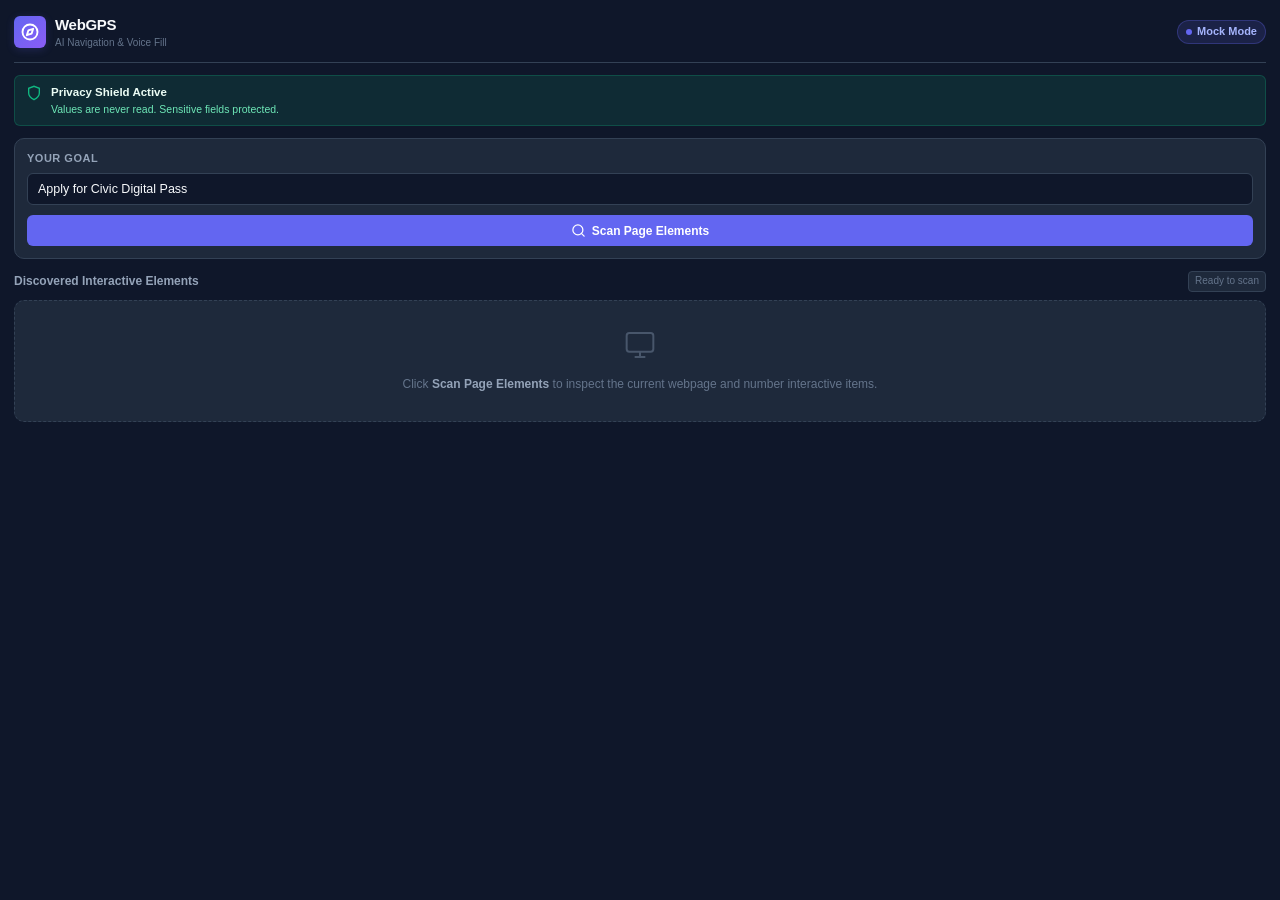
==== extension/sidepanel.html @ 1f163637 "Step 2: Manifest V3 extension skeleton, side panel, content scanner, and test portal" ====
<!DOCTYPE html>
<html lang="en">
<head>
  <meta charset="UTF-8">
  <meta name="viewport" content="width=device-width, initial-scale=1.0">
  <title>WebGPS Assistant</title>
  <link rel="stylesheet" href="sidepanel.css">
</head>
<body>
  <!-- Header with Brand & Mode Status -->
  <header class="app-header">
    <div class="brand">
      <div class="brand-icon">
        <svg width="18" height="18" viewBox="0 0 24 24" fill="none" stroke="currentColor" stroke-width="2.5" stroke-linecap="round" stroke-linejoin="round">
          <circle cx="12" cy="12" r="10"></circle>
          <polygon points="16.24 7.76 14.12 14.12 7.76 16.24 9.88 9.88 16.24 7.76"></polygon>
        </svg>
      </div>
      <div class="brand-text">
        <span class="brand-title">WebGPS</span>
        <span class="brand-subtitle">AI Navigation & Voice Fill</span>
      </div>
    </div>
    <div class="mode-pill" id="modePill" title="Operating in offline Mock Mode">
      <span class="mode-dot"></span>
      <span class="mode-text">Mock Mode</span>
    </div>
  </header>

  <!-- Safety & Security Banner -->
  <section class="safety-banner safe" id="safetyBanner">
    <div class="safety-icon" id="safetyIcon">
      <svg width="16" height="16" viewBox="0 0 24 24" fill="none" stroke="currentColor" stroke-width="2">
        <path d="M12 22s8-4 8-10V5l-8-3-8 3v7c0 6 8 10 8 10z"></path>
      </svg>
    </div>
    <div class="safety-content">
      <div class="safety-title" id="safetyTitle">Privacy Shield Active</div>
      <div class="safety-desc" id="safetyDesc">Values are never read. Sensitive fields protected.</div>
    </div>
  </section>

  <!-- Goal Input Section -->
  <section class="card goal-card">
    <label for="goalInput" class="section-label">Your Goal</label>
    <div class="goal-input-wrapper">
      <input
        type="text"
        id="goalInput"
        class="goal-input"
        placeholder="e.g., Apply for Civic Digital Pass"
        value="Apply for Civic Digital Pass"
      />
    </div>
    <div class="action-buttons">
      <button class="btn btn-primary" id="scanBtn">
        <svg width="15" height="15" viewBox="0 0 24 24" fill="none" stroke="currentColor" stroke-width="2" stroke-linecap="round" stroke-linejoin="round">
          <circle cx="11" cy="11" r="8"></circle>
          <line x1="21" y1="21" x2="16.65" y2="16.65"></line>
        </svg>
        <span>Scan Page Elements</span>
      </button>
    </div>
  </section>

  <!-- Stats Counter Bar -->
  <section class="stats-bar" id="statsBar" style="display: none;">
    <div class="stat-item">
      <span class="stat-num" id="totalCount">0</span>
      <span class="stat-lbl">Elements</span>
    </div>
    <div class="stat-item">
      <span class="stat-num" id="inViewCount">0</span>
      <span class="stat-lbl">In Viewport</span>
    </div>
    <div class="stat-item">
      <span class="stat-num text-warning" id="sensitiveCount">0</span>
      <span class="stat-lbl">Sensitive</span>
    </div>
  </section>

  <!-- Elements List Section -->
  <section class="elements-section">
    <div class="section-header">
      <h3 class="section-title">Discovered Interactive Elements</h3>
      <span class="element-filter-badge" id="pageTitleBadge">Ready to scan</span>
    </div>

    <!-- Empty State -->
    <div class="empty-state" id="emptyState">
      <div class="empty-icon">
        <svg width="32" height="32" viewBox="0 0 24 24" fill="none" stroke="currentColor" stroke-width="1.5">
          <rect x="2" y="3" width="20" height="14" rx="2" ry="2"></rect>
          <line x1="8" y1="21" x2="16" y2="21"></line>
          <line x1="12" y1="17" x2="12" y2="21"></line>
        </svg>
      </div>
      <p class="empty-text">Click <strong>Scan Page Elements</strong> to inspect the current webpage and number interactive items.</p>
    </div>

    <!-- Dynamic List Container -->
    <div class="elements-list" id="elementsList" style="display: none;"></div>
  </section>

  <script src="sidepanel.js"></script>
</body>
</html>
---- extension/sidepanel.css ----
/* WebGPS Side Panel Styles - Built with TasteSkill & Impeccable standards */

:root {
  --bg-primary: #0f172a;
  --bg-secondary: #1e293b;
  --bg-card: #1e293b;
  --bg-input: #0f172a;
  --border-subtle: #334155;
  --border-focus: #6366f1;
  --text-primary: #f8fafc;
  --text-secondary: #94a3b8;
  --text-muted: #64748b;
  --accent-primary: #6366f1;
  --accent-hover: #4f46e5;
  --accent-glow: rgba(99, 102, 241, 0.2);
  --success: #10b981;
  --success-bg: rgba(16, 185, 129, 0.12);
  --warning: #f59e0b;
  --warning-bg: rgba(245, 158, 11, 0.12);
  --danger: #ef4444;
  --danger-bg: rgba(239, 68, 68, 0.12);
  --radius-sm: 6px;
  --radius-md: 10px;
  --radius-lg: 14px;
}

* {
  box-sizing: border-box;
  margin: 0;
  padding: 0;
}

body {
  font-family: -apple-system, BlinkMacSystemFont, "Segoe UI", Roboto, "Inter", sans-serif;
  background-color: var(--bg-primary);
  color: var(--text-primary);
  line-height: 1.45;
  font-size: 13px;
  padding: 14px;
  min-height: 100vh;
  -webkit-font-smoothing: antialiased;
}

/* App Header */
.app-header {
  display: flex;
  align-items: center;
  justify-content: space-between;
  padding-bottom: 12px;
  border-bottom: 1px solid var(--border-subtle);
  margin-bottom: 12px;
}

.brand {
  display: flex;
  align-items: center;
  gap: 9px;
}

.brand-icon {
  width: 32px;
  height: 32px;
  background: linear-gradient(135deg, #6366f1 0%, #8b5cf6 100%);
  border-radius: var(--radius-sm);
  display: flex;
  align-items: center;
  justify-content: center;
  color: #fff;
  box-shadow: 0 2px 8px var(--accent-glow);
}

.brand-title {
  font-size: 15px;
  font-weight: 700;
  color: var(--text-primary);
  letter-spacing: -0.3px;
}

.brand-subtitle {
  display: block;
  font-size: 10px;
  color: var(--text-muted);
  font-weight: 500;
}

.mode-pill {
  display: inline-flex;
  align-items: center;
  gap: 5px;
  background-color: rgba(99, 102, 241, 0.15);
  border: 1px solid rgba(99, 102, 241, 0.3);
  padding: 3px 8px;
  border-radius: 20px;
  font-size: 11px;
  color: #a5b4fc;
  font-weight: 600;
}

.mode-dot {
  width: 6px;
  height: 6px;
  border-radius: 50%;
  background-color: #6366f1;
  animation: pulse-dot 2s infinite ease-in-out;
}

@keyframes pulse-dot {
  0%, 100% { opacity: 0.5; transform: scale(0.9); }
  50% { opacity: 1; transform: scale(1.2); }
}

/* Safety Banner */
.safety-banner {
  display: flex;
  align-items: flex-start;
  gap: 9px;
  padding: 8px 11px;
  border-radius: var(--radius-sm);
  margin-bottom: 12px;
  font-size: 11.5px;
}

.safety-banner.safe {
  background: var(--success-bg);
  border: 1px solid rgba(16, 185, 129, 0.25);
  color: #a7f3d0;
}

.safety-icon {
  margin-top: 1px;
  color: var(--success);
  flex-shrink: 0;
}

.safety-title {
  font-weight: 600;
  color: #ecfdf5;
}

.safety-desc {
  color: #6ee7b7;
  font-size: 10.5px;
  margin-top: 1px;
}

/* Cards & Inputs */
.card {
  background-color: var(--bg-card);
  border: 1px solid var(--border-subtle);
  border-radius: var(--radius-md);
  padding: 12px;
  margin-bottom: 12px;
}

.section-label {
  display: block;
  font-size: 11px;
  font-weight: 600;
  text-transform: uppercase;
  letter-spacing: 0.5px;
  color: var(--text-secondary);
  margin-bottom: 6px;
}

.goal-input-wrapper {
  margin-bottom: 10px;
}

.goal-input {
  width: 100%;
  background-color: var(--bg-input);
  border: 1px solid var(--border-subtle);
  border-radius: var(--radius-sm);
  padding: 8px 10px;
  color: var(--text-primary);
  font-size: 12.5px;
  outline: none;
  transition: border-color 0.15s, box-shadow 0.15s;
}

.goal-input:focus {
  border-color: var(--border-focus);
  box-shadow: 0 0 0 2px var(--accent-glow);
}

.btn {
  display: inline-flex;
  align-items: center;
  justify-content: center;
  gap: 6px;
  border: none;
  cursor: pointer;
  font-size: 12px;
  font-weight: 600;
  padding: 8px 12px;
  border-radius: var(--radius-sm);
  transition: background-color 0.15s, transform 0.05s;
  width: 100%;
}

.btn-primary {
  background-color: var(--accent-primary);
  color: #ffffff;
}

.btn-primary:hover {
  background-color: var(--accent-hover);
}

.btn-primary:active {
  transform: translateY(1px);
}

/* Stats Bar */
.stats-bar {
  display: grid;
  grid-template-columns: repeat(3, 1fr);
  gap: 8px;
  margin-bottom: 12px;
}

.stat-item {
  background: var(--bg-card);
  border: 1px solid var(--border-subtle);
  border-radius: var(--radius-sm);
  padding: 6px 8px;
  text-align: center;
}

.stat-num {
  display: block;
  font-size: 15px;
  font-weight: 700;
  color: var(--text-primary);
}

.stat-lbl {
  display: block;
  font-size: 10px;
  color: var(--text-muted);
  text-transform: uppercase;
  margin-top: 2px;
}

.text-warning {
  color: var(--warning);
}

/* Elements Section */
.elements-section {
  display: flex;
  flex-direction: column;
}

.section-header {
  display: flex;
  align-items: center;
  justify-content: space-between;
  margin-bottom: 8px;
}

.section-title {
  font-size: 12px;
  font-weight: 600;
  color: var(--text-secondary);
}

.element-filter-badge {
  font-size: 10px;
  color: var(--text-muted);
  background: var(--bg-card);
  padding: 2px 6px;
  border-radius: 4px;
  border: 1px solid var(--border-subtle);
  max-width: 140px;
  white-space: nowrap;
  overflow: hidden;
  text-overflow: ellipsis;
}

/* Empty State */
.empty-state {
  text-align: center;
  padding: 28px 16px;
  background: var(--bg-card);
  border: 1px dashed var(--border-subtle);
  border-radius: var(--radius-md);
  color: var(--text-muted);
}

.empty-icon {
  color: var(--text-muted);
  margin-bottom: 8px;
  opacity: 0.6;
}

.empty-text {
  font-size: 12px;
  line-height: 1.5;
}

.empty-text strong {
  color: var(--text-secondary);
}

/* Elements List & Cards */
.elements-list {
  display: flex;
  flex-direction: column;
  gap: 6px;
  max-height: calc(100vh - 275px);
  overflow-y: auto;
  padding-right: 2px;
}

.elements-list::-webkit-scrollbar {
  width: 5px;
}

.elements-list::-webkit-scrollbar-thumb {
  background: var(--border-subtle);
  border-radius: 3px;
}

.element-card {
  display: flex;
  align-items: flex-start;
  gap: 8px;
  background: var(--bg-card);
  border: 1px solid var(--border-subtle);
  border-radius: var(--radius-sm);
  padding: 8px 10px;
  transition: border-color 0.15s, background-color 0.15s;
}

.element-card:hover {
  border-color: #475569;
  background: #243248;
}

.element-card.is-sensitive {
  border-left: 3px solid var(--warning);
}

.element-badge {
  display: flex;
  align-items: center;
  justify-content: center;
  min-width: 24px;
  height: 24px;
  border-radius: 5px;
  background: #334155;
  color: #f1f5f9;
  font-size: 11px;
  font-weight: 700;
  flex-shrink: 0;
}

.element-card.is-sensitive .element-badge {
  background: #78350f;
  color: #fde68a;
}

.element-details {
  flex: 1;
  min-width: 0;
}

.element-meta {
  display: flex;
  align-items: center;
  gap: 5px;
  margin-bottom: 3px;
  flex-wrap: wrap;
}

.tag-pill {
  font-size: 9.5px;
  font-weight: 700;
  text-transform: uppercase;
  background: #1e293b;
  border: 1px solid #475569;
  color: #cbd5e1;
  padding: 1px 5px;
  border-radius: 3px;
}

.group-pill {
  font-size: 9.5px;
  color: var(--text-muted);
  max-width: 110px;
  white-space: nowrap;
  overflow: hidden;
  text-overflow: ellipsis;
}

.viewport-pill {
  font-size: 9px;
  padding: 1px 4px;
  border-radius: 3px;
  font-weight: 600;
  margin-left: auto;
}

.viewport-pill.in-view {
  background: rgba(16, 185, 129, 0.15);
  color: #6ee7b7;
}

.viewport-pill.off-view {
  background: rgba(148, 163, 184, 0.1);
  color: #94a3b8;
}

.element-label {
  font-size: 12px;
  color: var(--text-primary);
  font-weight: 500;
  white-space: nowrap;
  overflow: hidden;
  text-overflow: ellipsis;
}

.sensitive-indicator {
  display: inline-flex;
  align-items: center;
  gap: 3px;
  font-size: 10px;
  color: var(--warning);
  font-weight: 600;
  margin-top: 3px;
}
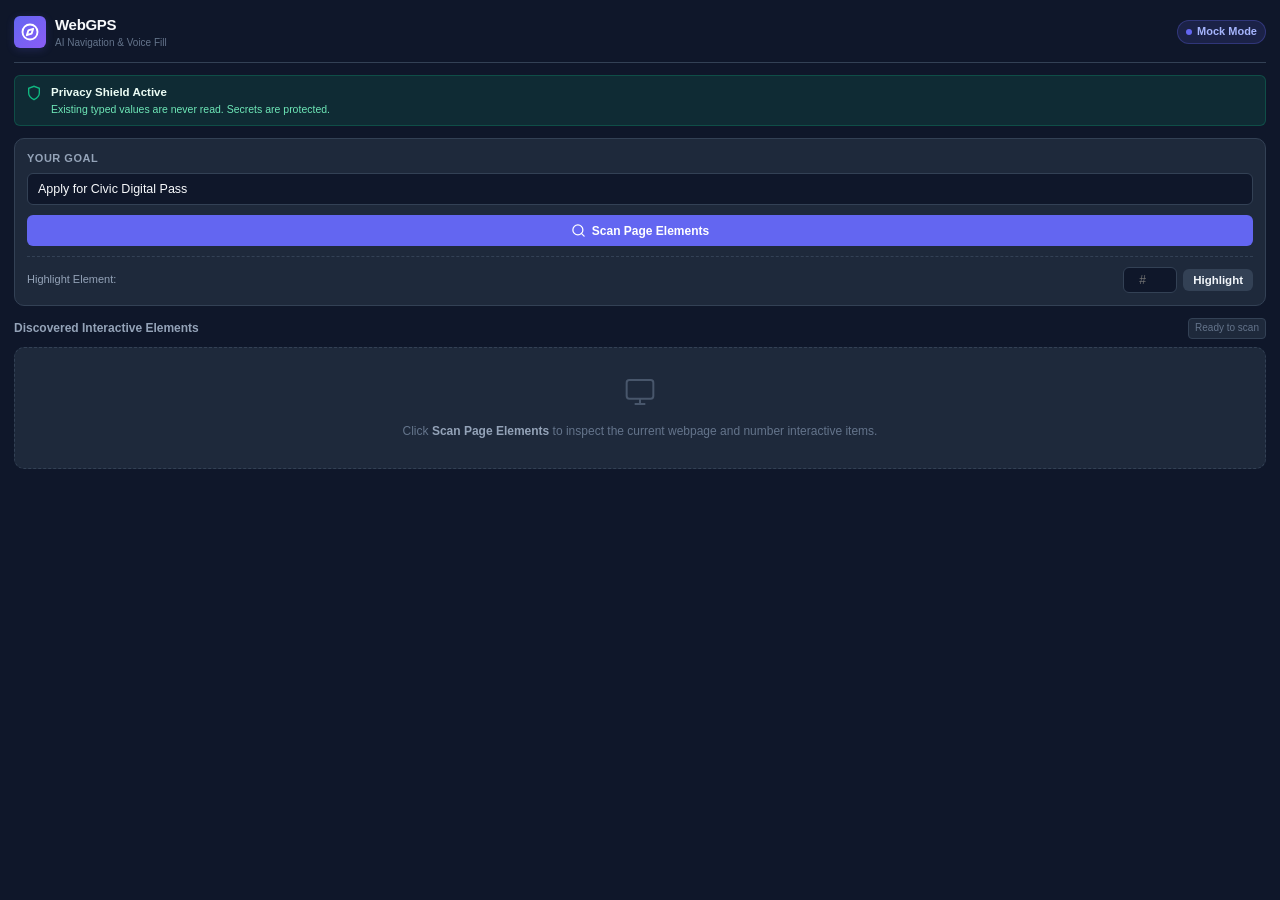
==== commit a5462c94: "Step 3: DOM highlighter overlay, sensitive field flagging, and interactive form portal" ====
--- a/extension/sidepanel.html
+++ b/extension/sidepanel.html
@@ -36,7 +36,30 @@
     </div>
     <div class="safety-content">
       <div class="safety-title" id="safetyTitle">Privacy Shield Active</div>
-      <div class="safety-desc" id="safetyDesc">Values are never read. Sensitive fields protected.</div>
+      <div class="safety-desc" id="safetyDesc">Existing typed values are never read. Secrets are protected.</div>
+    </div>
+  </section>
+
+  <!-- Active Guidance / Step Callout Card -->
+  <section class="active-guidance-card" id="activeGuidanceCard" style="display: none;">
+    <div class="guidance-header">
+      <span class="guidance-badge" id="guidanceBadge">Element #0</span>
+      <button class="btn-icon" id="clearHighlightBtn" title="Clear highlight on page">
+        <svg width="14" height="14" viewBox="0 0 24 24" fill="none" stroke="currentColor" stroke-width="2.5">
+          <line x1="18" y1="6" x2="6" y2="18"></line>
+          <line x1="6" y1="6" x2="18" y2="18"></line>
+        </svg>
+      </button>
+    </div>
+    <div class="guidance-body">
+      <p class="guidance-text" id="guidanceText">Click on this element to advance towards your goal.</p>
+      <div class="guidance-warning" id="guidanceWarning" style="display: none;">
+        <svg width="14" height="14" viewBox="0 0 24 24" fill="none" stroke="currentColor" stroke-width="2">
+          <rect x="3" y="11" width="18" height="11" rx="2" ry="2"></rect>
+          <path d="M7 11V7a5 5 0 0 1 10 0v4"></path>
+        </svg>
+        <span><strong>Sensitive field:</strong> Type this one yourself. WebGPS never reads or auto-fills confidential data.</span>
+      </div>
     </div>
   </section>
 
@@ -60,6 +83,15 @@
         </svg>
         <span>Scan Page Elements</span>
       </button>
+    </div>
+
+    <!-- Quick Highlighter Controller (Step 3) -->
+    <div class="highlighter-quickbar">
+      <span class="quickbar-label">Highlight Element:</span>
+      <div class="quickbar-controls">
+        <input type="number" id="manualHighlightInput" class="num-input" min="1" max="100" placeholder="#" />
+        <button class="btn btn-secondary" id="manualHighlightBtn">Highlight</button>
+      </div>
     </div>
   </section>
 
--- a/extension/sidepanel.css
+++ b/extension/sidepanel.css
@@ -143,6 +143,90 @@
   margin-top: 1px;
 }
 
+/* Active Guidance Callout Card */
+.active-guidance-card {
+  background: linear-gradient(135deg, rgba(99, 102, 241, 0.12) 0%, rgba(30, 41, 59, 0.8) 100%);
+  border: 1px solid #6366f1;
+  border-radius: var(--radius-md);
+  padding: 12px;
+  margin-bottom: 12px;
+  box-shadow: 0 4px 14px var(--accent-glow);
+  animation: slide-in 0.2s ease-out;
+}
+
+.active-guidance-card.is-sensitive-active {
+  background: linear-gradient(135deg, rgba(245, 158, 11, 0.15) 0%, rgba(30, 41, 59, 0.8) 100%);
+  border-color: #f59e0b;
+}
+
+@keyframes slide-in {
+  from { opacity: 0; transform: translateY(-4px); }
+  to { opacity: 1; transform: translateY(0); }
+}
+
+.guidance-header {
+  display: flex;
+  align-items: center;
+  justify-content: space-between;
+  margin-bottom: 6px;
+}
+
+.guidance-badge {
+  font-size: 11px;
+  font-weight: 700;
+  background: #6366f1;
+  color: #ffffff;
+  padding: 2px 8px;
+  border-radius: 4px;
+}
+
+.active-guidance-card.is-sensitive-active .guidance-badge {
+  background: #b45309;
+}
+
+.btn-icon {
+  background: transparent;
+  border: none;
+  color: var(--text-muted);
+  cursor: pointer;
+  padding: 2px;
+  border-radius: 4px;
+  display: flex;
+  align-items: center;
+  justify-content: center;
+  transition: color 0.15s, background-color 0.15s;
+}
+
+.btn-icon:hover {
+  color: var(--text-primary);
+  background-color: rgba(255, 255, 255, 0.1);
+}
+
+.guidance-text {
+  font-size: 12.5px;
+  color: var(--text-primary);
+  font-weight: 500;
+}
+
+.guidance-warning {
+  display: flex;
+  align-items: flex-start;
+  gap: 7px;
+  margin-top: 8px;
+  padding: 6px 8px;
+  background: var(--warning-bg);
+  border: 1px solid rgba(245, 158, 11, 0.3);
+  border-radius: var(--radius-sm);
+  color: #fde68a;
+  font-size: 11px;
+}
+
+.guidance-warning svg {
+  color: var(--warning);
+  flex-shrink: 0;
+  margin-top: 1px;
+}
+
 /* Cards & Inputs */
 .card {
   background-color: var(--bg-card);
@@ -183,6 +267,44 @@
   box-shadow: 0 0 0 2px var(--accent-glow);
 }
 
+/* Highlighter Quickbar */
+.highlighter-quickbar {
+  display: flex;
+  align-items: center;
+  justify-content: space-between;
+  margin-top: 10px;
+  padding-top: 10px;
+  border-top: 1px dashed var(--border-subtle);
+}
+
+.quickbar-label {
+  font-size: 11px;
+  color: var(--text-secondary);
+  font-weight: 500;
+}
+
+.quickbar-controls {
+  display: flex;
+  align-items: center;
+  gap: 6px;
+}
+
+.num-input {
+  width: 54px;
+  background-color: var(--bg-input);
+  border: 1px solid var(--border-subtle);
+  border-radius: var(--radius-sm);
+  padding: 5px 6px;
+  color: var(--text-primary);
+  font-size: 12px;
+  text-align: center;
+  outline: none;
+}
+
+.num-input:focus {
+  border-color: var(--border-focus);
+}
+
 .btn {
   display: inline-flex;
   align-items: center;
@@ -195,20 +317,27 @@
   padding: 8px 12px;
   border-radius: var(--radius-sm);
   transition: background-color 0.15s, transform 0.05s;
-  width: 100%;
 }
 
 .btn-primary {
   background-color: var(--accent-primary);
   color: #ffffff;
+  width: 100%;
 }
 
 .btn-primary:hover {
   background-color: var(--accent-hover);
 }
 
-.btn-primary:active {
-  transform: translateY(1px);
+.btn-secondary {
+  background-color: #334155;
+  color: #f1f5f9;
+  padding: 5px 10px;
+  font-size: 11.5px;
+}
+
+.btn-secondary:hover {
+  background-color: #475569;
 }
 
 /* Stats Bar */
@@ -308,7 +437,7 @@
   display: flex;
   flex-direction: column;
   gap: 6px;
-  max-height: calc(100vh - 275px);
+  max-height: calc(100vh - 310px);
   overflow-y: auto;
   padding-right: 2px;
 }
@@ -330,16 +459,30 @@
   border: 1px solid var(--border-subtle);
   border-radius: var(--radius-sm);
   padding: 8px 10px;
-  transition: border-color 0.15s, background-color 0.15s;
+  cursor: pointer;
+  transition: all 0.15s ease;
 }
 
 .element-card:hover {
-  border-color: #475569;
+  border-color: #6366f1;
   background: #243248;
+  transform: translateY(-1px);
+}
+
+.element-card.is-active {
+  border-color: #6366f1;
+  background: rgba(99, 102, 241, 0.15);
+  box-shadow: 0 0 0 1px #6366f1;
 }
 
 .element-card.is-sensitive {
   border-left: 3px solid var(--warning);
+}
+
+.element-card.is-sensitive.is-active {
+  border-color: var(--warning);
+  background: rgba(245, 158, 11, 0.15);
+  box-shadow: 0 0 0 1px var(--warning);
 }
 
 .element-badge {
@@ -354,11 +497,23 @@
   font-size: 11px;
   font-weight: 700;
   flex-shrink: 0;
+  transition: background-color 0.15s;
+}
+
+.element-card:hover .element-badge,
+.element-card.is-active .element-badge {
+  background: #6366f1;
+  color: #ffffff;
 }
 
 .element-card.is-sensitive .element-badge {
   background: #78350f;
   color: #fde68a;
+}
+
+.element-card.is-sensitive.is-active .element-badge {
+  background: #b45309;
+  color: #ffffff;
 }
 
 .element-details {
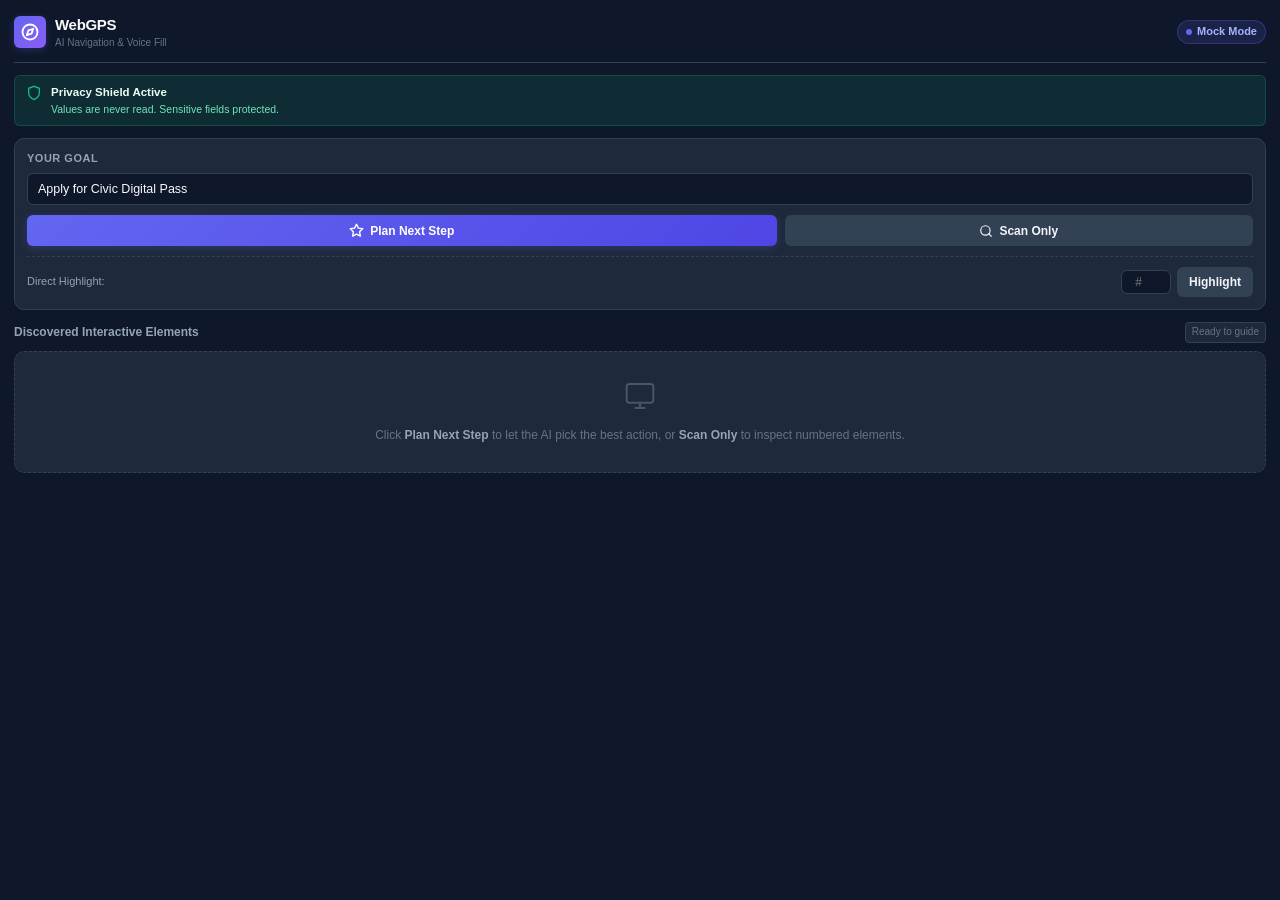
==== commit 954df7a0: "Step 4: Flask /plan endpoint with validation, retry logic, and extension auto-highlighting" ====
--- a/extension/sidepanel.html
+++ b/extension/sidepanel.html
@@ -36,11 +36,11 @@
     </div>
     <div class="safety-content">
       <div class="safety-title" id="safetyTitle">Privacy Shield Active</div>
-      <div class="safety-desc" id="safetyDesc">Existing typed values are never read. Secrets are protected.</div>
+      <div class="safety-desc" id="safetyDesc">Values are never read. Sensitive fields protected.</div>
     </div>
   </section>
 
-  <!-- Active Guidance / Step Callout Card -->
+  <!-- Active AI Guidance & Step Callout Card (Step 4) -->
   <section class="active-guidance-card" id="activeGuidanceCard" style="display: none;">
     <div class="guidance-header">
       <span class="guidance-badge" id="guidanceBadge">Element #0</span>
@@ -52,7 +52,25 @@
       </button>
     </div>
     <div class="guidance-body">
+      <div class="reason-label">AI Navigation Reason:</div>
       <p class="guidance-text" id="guidanceText">Click on this element to advance towards your goal.</p>
+
+      <!-- Final Submit Callout (Strict User-Control Contract) -->
+      <div class="final-step-alert" id="finalStepAlert" style="display: none;">
+        <div class="alert-icon">
+          <svg width="16" height="16" viewBox="0 0 24 24" fill="none" stroke="currentColor" stroke-width="2.5">
+            <path d="M10.29 3.86L1.82 18a2 2 0 0 0 1.71 3h16.94a2 2 0 0 0 1.71-3L13.71 3.86a2 2 0 0 0-3.42 0z"></path>
+            <line x1="12" y1="9" x2="12" y2="13"></line>
+            <line x1="12" y1="17" x2="12.01" y2="17"></line>
+          </svg>
+        </div>
+        <div class="alert-body">
+          <div class="alert-title">Final Action: You press this.</div>
+          <div class="alert-text">WebGPS highlights the submit button, but never auto-clicks. You stay in control.</div>
+        </div>
+      </div>
+
+      <!-- Sensitive Field Shield Callout -->
       <div class="guidance-warning" id="guidanceWarning" style="display: none;">
         <svg width="14" height="14" viewBox="0 0 24 24" fill="none" stroke="currentColor" stroke-width="2">
           <rect x="3" y="11" width="18" height="11" rx="2" ry="2"></rect>
@@ -60,10 +78,16 @@
         </svg>
         <span><strong>Sensitive field:</strong> Type this one yourself. WebGPS never reads or auto-fills confidential data.</span>
       </div>
+
+      <!-- Candidates list if unsure -->
+      <div class="candidates-container" id="candidatesContainer" style="display: none;">
+        <span class="candidates-label">Multiple possible paths. Pick one:</span>
+        <div class="candidates-chips" id="candidatesList"></div>
+      </div>
     </div>
   </section>
 
-  <!-- Goal Input Section -->
+  <!-- Goal & Action Section -->
   <section class="card goal-card">
     <label for="goalInput" class="section-label">Your Goal</label>
     <div class="goal-input-wrapper">
@@ -75,19 +99,28 @@
         value="Apply for Civic Digital Pass"
       />
     </div>
-    <div class="action-buttons">
-      <button class="btn btn-primary" id="scanBtn">
-        <svg width="15" height="15" viewBox="0 0 24 24" fill="none" stroke="currentColor" stroke-width="2" stroke-linecap="round" stroke-linejoin="round">
+
+    <!-- Dual Actions: Plan (AI) & Scan (Inspection) -->
+    <div class="action-buttons-grid">
+      <button class="btn btn-primary btn-plan" id="planBtn">
+        <svg width="15" height="15" viewBox="0 0 24 24" fill="none" stroke="currentColor" stroke-width="2.2" stroke-linecap="round" stroke-linejoin="round">
+          <polygon points="12 2 15.09 8.26 22 9.27 17 14.14 18.18 21.02 12 17.77 5.82 21.02 7 14.14 2 9.27 8.91 8.26 12 2"></polygon>
+        </svg>
+        <span>Plan Next Step</span>
+      </button>
+
+      <button class="btn btn-secondary btn-scan" id="scanBtn" title="Inspect all interactive page elements">
+        <svg width="14" height="14" viewBox="0 0 24 24" fill="none" stroke="currentColor" stroke-width="2" stroke-linecap="round" stroke-linejoin="round">
           <circle cx="11" cy="11" r="8"></circle>
           <line x1="21" y1="21" x2="16.65" y2="16.65"></line>
         </svg>
-        <span>Scan Page Elements</span>
+        <span>Scan Only</span>
       </button>
     </div>
 
-    <!-- Quick Highlighter Controller (Step 3) -->
+    <!-- Quick Highlighter Controller (Manual testing) -->
     <div class="highlighter-quickbar">
-      <span class="quickbar-label">Highlight Element:</span>
+      <span class="quickbar-label">Direct Highlight:</span>
       <div class="quickbar-controls">
         <input type="number" id="manualHighlightInput" class="num-input" min="1" max="100" placeholder="#" />
         <button class="btn btn-secondary" id="manualHighlightBtn">Highlight</button>
@@ -115,7 +148,7 @@
   <section class="elements-section">
     <div class="section-header">
       <h3 class="section-title">Discovered Interactive Elements</h3>
-      <span class="element-filter-badge" id="pageTitleBadge">Ready to scan</span>
+      <span class="element-filter-badge" id="pageTitleBadge">Ready to guide</span>
     </div>
 
     <!-- Empty State -->
@@ -127,7 +160,7 @@
           <line x1="12" y1="17" x2="12" y2="21"></line>
         </svg>
       </div>
-      <p class="empty-text">Click <strong>Scan Page Elements</strong> to inspect the current webpage and number interactive items.</p>
+      <p class="empty-text">Click <strong>Plan Next Step</strong> to let the AI pick the best action, or <strong>Scan Only</strong> to inspect numbered elements.</p>
     </div>
 
     <!-- Dynamic List Container -->
--- a/extension/sidepanel.css
+++ b/extension/sidepanel.css
@@ -12,13 +12,13 @@
   --text-muted: #64748b;
   --accent-primary: #6366f1;
   --accent-hover: #4f46e5;
-  --accent-glow: rgba(99, 102, 241, 0.2);
+  --accent-glow: rgba(99, 102, 241, 0.25);
   --success: #10b981;
   --success-bg: rgba(16, 185, 129, 0.12);
   --warning: #f59e0b;
   --warning-bg: rgba(245, 158, 11, 0.12);
   --danger: #ef4444;
-  --danger-bg: rgba(239, 68, 68, 0.12);
+  --danger-bg: rgba(239, 68, 68, 0.15);
   --radius-sm: 6px;
   --radius-md: 10px;
   --radius-lg: 14px;
@@ -143,19 +143,19 @@
   margin-top: 1px;
 }
 
-/* Active Guidance Callout Card */
+/* Active Guidance Callout Card (Step 4) */
 .active-guidance-card {
-  background: linear-gradient(135deg, rgba(99, 102, 241, 0.12) 0%, rgba(30, 41, 59, 0.8) 100%);
+  background: linear-gradient(135deg, rgba(99, 102, 241, 0.18) 0%, rgba(30, 41, 59, 0.9) 100%);
   border: 1px solid #6366f1;
   border-radius: var(--radius-md);
-  padding: 12px;
+  padding: 13px;
   margin-bottom: 12px;
-  box-shadow: 0 4px 14px var(--accent-glow);
+  box-shadow: 0 4px 16px var(--accent-glow);
   animation: slide-in 0.2s ease-out;
 }
 
 .active-guidance-card.is-sensitive-active {
-  background: linear-gradient(135deg, rgba(245, 158, 11, 0.15) 0%, rgba(30, 41, 59, 0.8) 100%);
+  background: linear-gradient(135deg, rgba(245, 158, 11, 0.18) 0%, rgba(30, 41, 59, 0.9) 100%);
   border-color: #f59e0b;
 }
 
@@ -168,7 +168,7 @@
   display: flex;
   align-items: center;
   justify-content: space-between;
-  margin-bottom: 6px;
+  margin-bottom: 8px;
 }
 
 .guidance-badge {
@@ -202,12 +202,54 @@
   background-color: rgba(255, 255, 255, 0.1);
 }
 
+.reason-label {
+  font-size: 10px;
+  text-transform: uppercase;
+  letter-spacing: 0.5px;
+  color: #a5b4fc;
+  font-weight: 700;
+  margin-bottom: 3px;
+}
+
 .guidance-text {
   font-size: 12.5px;
   color: var(--text-primary);
   font-weight: 500;
-}
-
+  line-height: 1.4;
+}
+
+/* Final Step Alert (Human in the Loop) */
+.final-step-alert {
+  display: flex;
+  align-items: flex-start;
+  gap: 8px;
+  margin-top: 10px;
+  padding: 8px 10px;
+  background: rgba(239, 68, 68, 0.15);
+  border: 1px solid rgba(239, 68, 68, 0.35);
+  border-radius: var(--radius-sm);
+  color: #fca5a5;
+}
+
+.final-step-alert .alert-icon {
+  color: var(--danger);
+  margin-top: 1px;
+  flex-shrink: 0;
+}
+
+.final-step-alert .alert-title {
+  font-size: 11.5px;
+  font-weight: 700;
+  color: #fecaca;
+}
+
+.final-step-alert .alert-text {
+  font-size: 10.5px;
+  color: #f87171;
+  margin-top: 1px;
+}
+
+/* Sensitive Warning */
 .guidance-warning {
   display: flex;
   align-items: flex-start;
@@ -225,6 +267,44 @@
   color: var(--warning);
   flex-shrink: 0;
   margin-top: 1px;
+}
+
+/* Candidate Chips */
+.candidates-container {
+  margin-top: 8px;
+  padding-top: 8px;
+  border-top: 1px dashed var(--border-subtle);
+}
+
+.candidates-label {
+  font-size: 10.5px;
+  color: var(--text-muted);
+  display: block;
+  margin-bottom: 4px;
+}
+
+.candidates-chips {
+  display: flex;
+  gap: 6px;
+  flex-wrap: wrap;
+}
+
+.candidate-chip {
+  background: #334155;
+  border: 1px solid #475569;
+  color: #cbd5e1;
+  padding: 3px 8px;
+  border-radius: 4px;
+  font-size: 11px;
+  font-weight: 600;
+  cursor: pointer;
+  transition: all 0.15s;
+}
+
+.candidate-chip:hover {
+  background: #6366f1;
+  color: #fff;
+  border-color: #6366f1;
 }
 
 /* Cards & Inputs */
@@ -267,42 +347,11 @@
   box-shadow: 0 0 0 2px var(--accent-glow);
 }
 
-/* Highlighter Quickbar */
-.highlighter-quickbar {
-  display: flex;
-  align-items: center;
-  justify-content: space-between;
-  margin-top: 10px;
-  padding-top: 10px;
-  border-top: 1px dashed var(--border-subtle);
-}
-
-.quickbar-label {
-  font-size: 11px;
-  color: var(--text-secondary);
-  font-weight: 500;
-}
-
-.quickbar-controls {
-  display: flex;
-  align-items: center;
-  gap: 6px;
-}
-
-.num-input {
-  width: 54px;
-  background-color: var(--bg-input);
-  border: 1px solid var(--border-subtle);
-  border-radius: var(--radius-sm);
-  padding: 5px 6px;
-  color: var(--text-primary);
-  font-size: 12px;
-  text-align: center;
-  outline: none;
-}
-
-.num-input:focus {
-  border-color: var(--border-focus);
+/* Action Buttons Grid */
+.action-buttons-grid {
+  display: grid;
+  grid-template-columns: 1.6fr 1fr;
+  gap: 8px;
 }
 
 .btn {
@@ -316,28 +365,65 @@
   font-weight: 600;
   padding: 8px 12px;
   border-radius: var(--radius-sm);
-  transition: background-color 0.15s, transform 0.05s;
+  transition: all 0.15s ease;
 }
 
 .btn-primary {
-  background-color: var(--accent-primary);
+  background: linear-gradient(135deg, #6366f1 0%, #4f46e5 100%);
   color: #ffffff;
-  width: 100%;
+  box-shadow: 0 2px 8px var(--accent-glow);
 }
 
 .btn-primary:hover {
-  background-color: var(--accent-hover);
+  background: linear-gradient(135deg, #4f46e5 0%, #4338ca 100%);
+  box-shadow: 0 4px 12px var(--accent-glow);
 }
 
 .btn-secondary {
   background-color: #334155;
   color: #f1f5f9;
-  padding: 5px 10px;
-  font-size: 11.5px;
 }
 
 .btn-secondary:hover {
   background-color: #475569;
+}
+
+/* Highlighter Quickbar */
+.highlighter-quickbar {
+  display: flex;
+  align-items: center;
+  justify-content: space-between;
+  margin-top: 10px;
+  padding-top: 10px;
+  border-top: 1px dashed var(--border-subtle);
+}
+
+.quickbar-label {
+  font-size: 11px;
+  color: var(--text-secondary);
+  font-weight: 500;
+}
+
+.quickbar-controls {
+  display: flex;
+  align-items: center;
+  gap: 6px;
+}
+
+.num-input {
+  width: 50px;
+  background-color: var(--bg-input);
+  border: 1px solid var(--border-subtle);
+  border-radius: var(--radius-sm);
+  padding: 4px 6px;
+  color: var(--text-primary);
+  font-size: 12px;
+  text-align: center;
+  outline: none;
+}
+
+.num-input:focus {
+  border-color: var(--border-focus);
 }
 
 /* Stats Bar */
@@ -437,7 +523,7 @@
   display: flex;
   flex-direction: column;
   gap: 6px;
-  max-height: calc(100vh - 310px);
+  max-height: calc(100vh - 340px);
   overflow-y: auto;
   padding-right: 2px;
 }
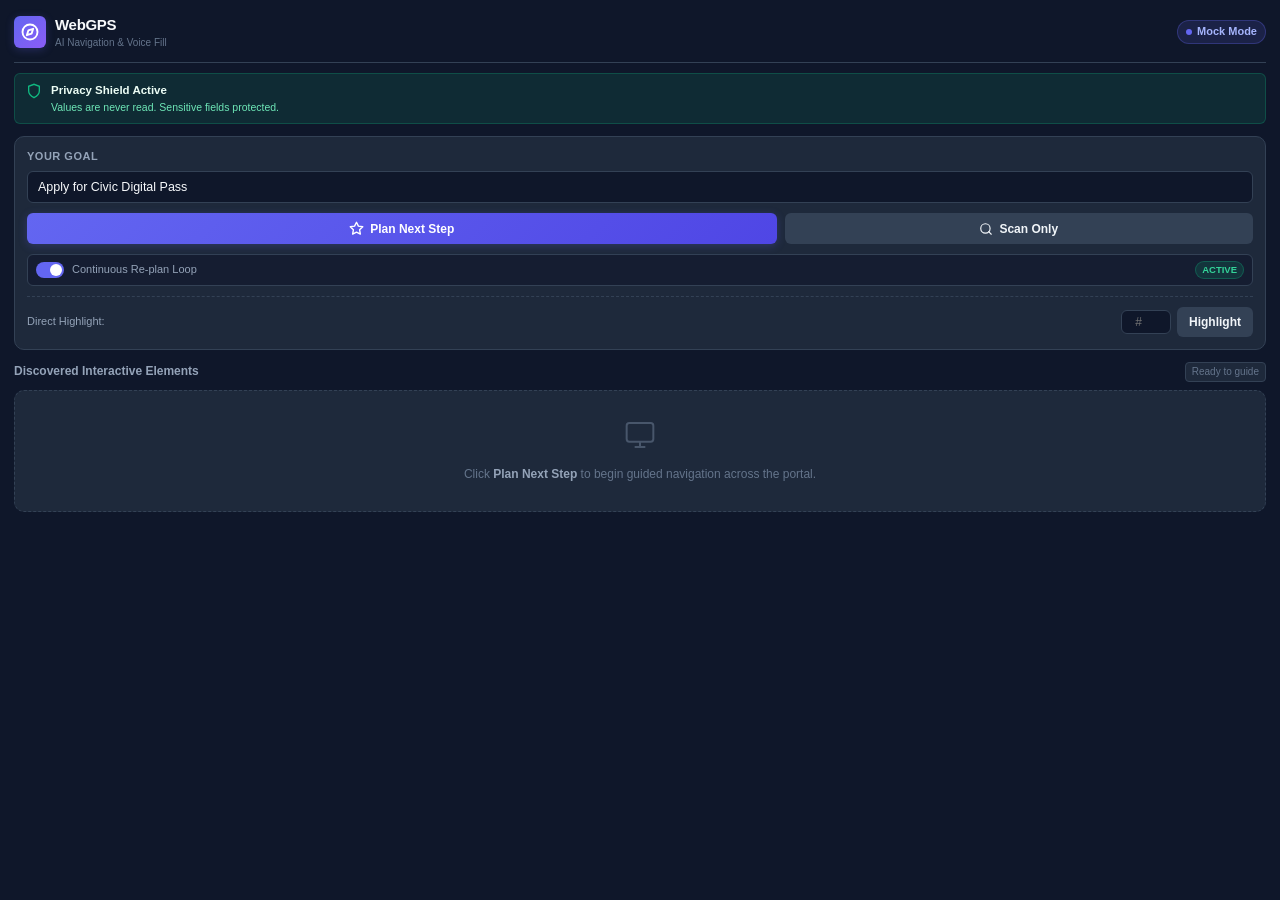
==== commit eee47dd0: "Step 5: Google Gemini LLM provider integration, re-plan loop on navigation, and complete test portal" ====
--- a/extension/sidepanel.html
+++ b/extension/sidepanel.html
@@ -21,11 +21,17 @@
         <span class="brand-subtitle">AI Navigation & Voice Fill</span>
       </div>
     </div>
-    <div class="mode-pill" id="modePill" title="Operating in offline Mock Mode">
+    <div class="mode-pill" id="modePill" title="Operating mode">
       <span class="mode-dot"></span>
-      <span class="mode-text">Mock Mode</span>
+      <span class="mode-text" id="modePillText">Mock Mode</span>
     </div>
   </header>
+
+  <!-- Navigation Toast (Appears during Re-plan loop) -->
+  <div class="nav-toast" id="navToast" style="display: none;">
+    <span class="toast-dot animate-ping"></span>
+    <span id="navToastText">Page changed. WebGPS is re-planning...</span>
+  </div>
 
   <!-- Safety & Security Banner -->
   <section class="safety-banner safe" id="safetyBanner">
@@ -40,7 +46,7 @@
     </div>
   </section>
 
-  <!-- Active AI Guidance & Step Callout Card (Step 4) -->
+  <!-- Active AI Guidance & Step Callout Card (Step 4 & 5) -->
   <section class="active-guidance-card" id="activeGuidanceCard" style="display: none;">
     <div class="guidance-header">
       <span class="guidance-badge" id="guidanceBadge">Element #0</span>
@@ -52,7 +58,7 @@
       </button>
     </div>
     <div class="guidance-body">
-      <div class="reason-label">AI Navigation Reason:</div>
+      <div class="reason-label">AI Navigation Guidance:</div>
       <p class="guidance-text" id="guidanceText">Click on this element to advance towards your goal.</p>
 
       <!-- Final Submit Callout (Strict User-Control Contract) -->
@@ -118,6 +124,16 @@
       </button>
     </div>
 
+    <!-- Re-plan Loop Switch (Step 5) -->
+    <div class="replan-toggle-row">
+      <label class="switch-container">
+        <input type="checkbox" id="autoReplanToggle" checked />
+        <span class="switch-slider"></span>
+        <span class="switch-label">Continuous Re-plan Loop</span>
+      </label>
+      <span class="loop-indicator" title="Automatically re-plans when page changes">Active</span>
+    </div>
+
     <!-- Quick Highlighter Controller (Manual testing) -->
     <div class="highlighter-quickbar">
       <span class="quickbar-label">Direct Highlight:</span>
@@ -160,7 +176,7 @@
           <line x1="12" y1="17" x2="12" y2="21"></line>
         </svg>
       </div>
-      <p class="empty-text">Click <strong>Plan Next Step</strong> to let the AI pick the best action, or <strong>Scan Only</strong> to inspect numbered elements.</p>
+      <p class="empty-text">Click <strong>Plan Next Step</strong> to begin guided navigation across the portal.</p>
     </div>
 
     <!-- Dynamic List Container -->
--- a/extension/sidepanel.css
+++ b/extension/sidepanel.css
@@ -48,7 +48,7 @@
   justify-content: space-between;
   padding-bottom: 12px;
   border-bottom: 1px solid var(--border-subtle);
-  margin-bottom: 12px;
+  margin-bottom: 10px;
 }
 
 .brand {
@@ -109,6 +109,30 @@
   50% { opacity: 1; transform: scale(1.2); }
 }
 
+/* Navigation Toast (Step 5) */
+.nav-toast {
+  display: flex;
+  align-items: center;
+  gap: 7px;
+  background: #312e81;
+  border: 1px solid #6366f1;
+  color: #e0e7ff;
+  padding: 6px 10px;
+  border-radius: var(--radius-sm);
+  font-size: 11.5px;
+  font-weight: 600;
+  margin-bottom: 10px;
+  animation: slide-in 0.2s ease-out;
+  box-shadow: 0 2px 10px var(--accent-glow);
+}
+
+.toast-dot {
+  width: 7px;
+  height: 7px;
+  background-color: #a5b4fc;
+  border-radius: 50%;
+}
+
 /* Safety Banner */
 .safety-banner {
   display: flex;
@@ -143,7 +167,7 @@
   margin-top: 1px;
 }
 
-/* Active Guidance Callout Card (Step 4) */
+/* Active Guidance Callout Card (Step 4 & 5) */
 .active-guidance-card {
   background: linear-gradient(135deg, rgba(99, 102, 241, 0.18) 0%, rgba(30, 41, 59, 0.9) 100%);
   border: 1px solid #6366f1;
@@ -218,7 +242,7 @@
   line-height: 1.4;
 }
 
-/* Final Step Alert (Human in the Loop) */
+/* Final Step Alert (Human in the Loop Guarantee) */
 .final-step-alert {
   display: flex;
   align-items: flex-start;
@@ -352,6 +376,7 @@
   display: grid;
   grid-template-columns: 1.6fr 1fr;
   gap: 8px;
+  margin-bottom: 10px;
 }
 
 .btn {
@@ -386,6 +411,75 @@
 
 .btn-secondary:hover {
   background-color: #475569;
+}
+
+/* Re-plan Loop Toggle Row (Step 5) */
+.replan-toggle-row {
+  display: flex;
+  align-items: center;
+  justify-content: space-between;
+  padding: 6px 8px;
+  background: rgba(15, 23, 42, 0.6);
+  border: 1px solid var(--border-subtle);
+  border-radius: var(--radius-sm);
+}
+
+.switch-container {
+  display: flex;
+  align-items: center;
+  gap: 8px;
+  cursor: pointer;
+  user-select: none;
+}
+
+.switch-container input {
+  display: none;
+}
+
+.switch-slider {
+  position: relative;
+  width: 28px;
+  height: 16px;
+  background-color: #334155;
+  border-radius: 20px;
+  transition: background-color 0.2s;
+}
+
+.switch-slider::before {
+  content: "";
+  position: absolute;
+  top: 2px;
+  left: 2px;
+  width: 12px;
+  height: 12px;
+  background-color: #ffffff;
+  border-radius: 50%;
+  transition: transform 0.2s;
+}
+
+.switch-container input:checked + .switch-slider {
+  background-color: var(--accent-primary);
+}
+
+.switch-container input:checked + .switch-slider::before {
+  transform: translateX(12px);
+}
+
+.switch-label {
+  font-size: 11px;
+  color: var(--text-secondary);
+  font-weight: 500;
+}
+
+.loop-indicator {
+  font-size: 9.5px;
+  color: #34d399;
+  background: rgba(16, 185, 129, 0.15);
+  border: 1px solid rgba(16, 185, 129, 0.3);
+  padding: 1px 6px;
+  border-radius: 10px;
+  font-weight: 600;
+  text-transform: uppercase;
 }
 
 /* Highlighter Quickbar */
@@ -523,7 +617,7 @@
   display: flex;
   flex-direction: column;
   gap: 6px;
-  max-height: calc(100vh - 340px);
+  max-height: calc(100vh - 370px);
   overflow-y: auto;
   padding-right: 2px;
 }
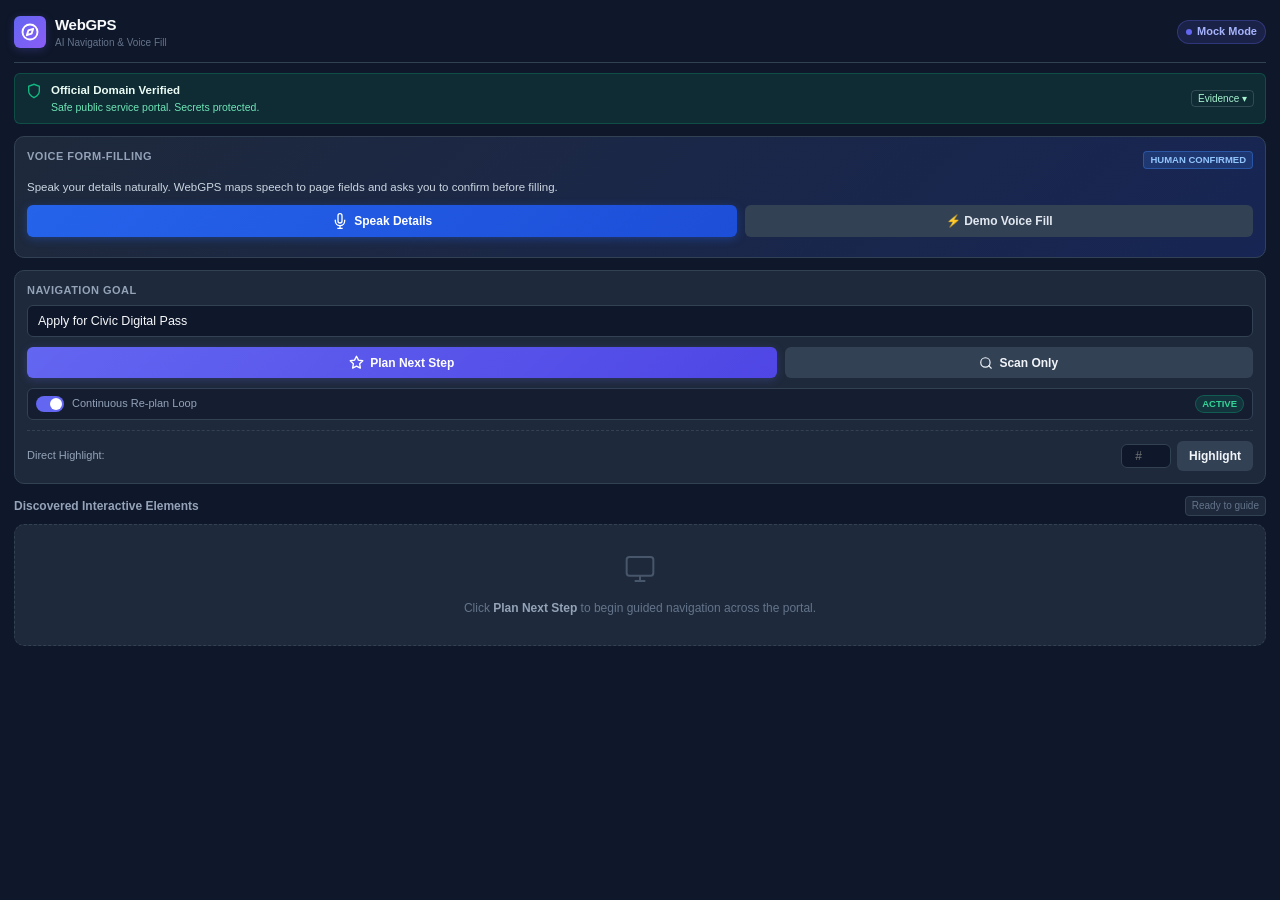
==== commit 705af834: "Step 6-10: Complete voice form-filling pipeline, safety evidence banner, TTS, presentation deck, dem" ====
--- a/extension/sidepanel.html
+++ b/extension/sidepanel.html
@@ -33,23 +33,43 @@
     <span id="navToastText">Page changed. WebGPS is re-planning...</span>
   </div>
 
-  <!-- Safety & Security Banner -->
+  <!-- Safety & Security Banner with Evidence Drawer (Step 7) -->
   <section class="safety-banner safe" id="safetyBanner">
-    <div class="safety-icon" id="safetyIcon">
-      <svg width="16" height="16" viewBox="0 0 24 24" fill="none" stroke="currentColor" stroke-width="2">
-        <path d="M12 22s8-4 8-10V5l-8-3-8 3v7c0 6 8 10 8 10z"></path>
-      </svg>
-    </div>
-    <div class="safety-content">
-      <div class="safety-title" id="safetyTitle">Privacy Shield Active</div>
-      <div class="safety-desc" id="safetyDesc">Values are never read. Sensitive fields protected.</div>
-    </div>
-  </section>
-
-  <!-- Active AI Guidance & Step Callout Card (Step 4 & 5) -->
+    <div class="safety-header">
+      <div class="safety-icon" id="safetyIcon">
+        <svg width="16" height="16" viewBox="0 0 24 24" fill="none" stroke="currentColor" stroke-width="2">
+          <path d="M12 22s8-4 8-10V5l-8-3-8 3v7c0 6 8 10 8 10z"></path>
+        </svg>
+      </div>
+      <div class="safety-content">
+        <div class="safety-title" id="safetyTitle">Official Domain Verified</div>
+        <div class="safety-desc" id="safetyDesc">Safe public service portal. Secrets protected.</div>
+      </div>
+      <button class="safety-evidence-btn" id="toggleEvidenceBtn" title="View safety evidence">Evidence &#x25BE;</button>
+    </div>
+
+    <!-- Collapsible Deterministic Evidence Drawer -->
+    <div class="safety-evidence-drawer" id="safetyEvidenceDrawer" style="display: none;">
+      <div class="evidence-list" id="evidenceList">
+        <!-- Injected dynamically from /safety findings -->
+      </div>
+    </div>
+  </section>
+
+  <!-- Active AI Guidance & Step Callout Card (Step 4, 5 & 8) -->
   <section class="active-guidance-card" id="activeGuidanceCard" style="display: none;">
     <div class="guidance-header">
-      <span class="guidance-badge" id="guidanceBadge">Element #0</span>
+      <div class="guidance-header-left">
+        <span class="guidance-badge" id="guidanceBadge">Element #0</span>
+        <!-- TTS Voice Readout Button (Step 8) -->
+        <button class="btn-tts" id="ttsBtn" title="Read step aloud with voice">
+          <svg width="13" height="13" viewBox="0 0 24 24" fill="none" stroke="currentColor" stroke-width="2">
+            <polygon points="11 5 6 9 2 9 2 15 6 15 11 19 11 5"></polygon>
+            <path d="M19.07 4.93a10 10 0 0 1 0 14.14M15.54 8.46a5 5 0 0 1 0 7.07"></path>
+          </svg>
+          <span>Speak</span>
+        </button>
+      </div>
       <button class="btn-icon" id="clearHighlightBtn" title="Clear highlight on page">
         <svg width="14" height="14" viewBox="0 0 24 24" fill="none" stroke="currentColor" stroke-width="2.5">
           <line x1="18" y1="6" x2="6" y2="18"></line>
@@ -93,9 +113,78 @@
     </div>
   </section>
 
+  <!-- Voice Form-Filling Assistant Section (Step 6) -->
+  <section class="card voice-card" id="voiceSection">
+    <div class="section-header">
+      <span class="section-label">Voice Form-Filling</span>
+      <span class="voice-badge">Human Confirmed</span>
+    </div>
+    <p class="voice-description">Speak your details naturally. WebGPS maps speech to page fields and asks you to confirm before filling.</p>
+
+    <!-- Voice Control Buttons -->
+    <div class="voice-controls-row">
+      <button class="btn btn-mic" id="micBtn">
+        <svg width="16" height="16" viewBox="0 0 24 24" fill="none" stroke="currentColor" stroke-width="2">
+          <path d="M12 1a3 3 0 0 0-3 3v8a3 3 0 0 0 6 0V4a3 3 0 0 0-3-3z"></path>
+          <path d="M19 10v2a7 7 0 0 1-14 0v-2"></path>
+          <line x1="12" y1="19" x2="12" y2="23"></line>
+          <line x1="8" y1="23" x2="16" y2="23"></line>
+        </svg>
+        <span id="micBtnLabel">Speak Details</span>
+      </button>
+
+      <button class="btn btn-demo-speech" id="demoSpeechBtn" title="Instant demo speech without microphone dependencies">
+        ⚡ Demo Voice Fill
+      </button>
+    </div>
+
+    <!-- Recording Indicator -->
+    <div class="recording-indicator" id="recordingIndicator" style="display: none;">
+      <span class="recording-pulse"></span>
+      <span id="recordingStatusText">Listening... Speak name, email, category...</span>
+    </div>
+
+    <!-- Utterance Transcript Box -->
+    <div class="transcript-box" id="transcriptBox" style="display: none;">
+      <span class="transcript-label">Transcribed Speech:</span>
+      <p class="transcript-text" id="transcriptText"></p>
+    </div>
+
+    <!-- Form Filling Confirmation Card (Step 6 Human-in-the-Loop) -->
+    <div class="confirmation-card" id="confirmationCard" style="display: none;">
+      <div class="confirmation-header">
+        <svg width="16" height="16" viewBox="0 0 24 24" fill="none" stroke="#10b981" stroke-width="2.5">
+          <path d="M22 11.08V12a10 10 0 1 1-5.93-9.14"></path>
+          <polyline points="22 4 12 14.01 9 11.01"></polyline>
+        </svg>
+        <span class="confirmation-title">Review & Confirm Field Mapping</span>
+      </div>
+      <p class="confirmation-subtitle">WebGPS will fill only these non-sensitive fields upon your approval:</p>
+
+      <div class="assignments-table" id="assignmentsList">
+        <!-- Dynamic field rows with editable values -->
+      </div>
+
+      <div class="confirmation-actions">
+        <button class="btn btn-confirm" id="confirmFillBtn">
+          <svg width="14" height="14" viewBox="0 0 24 24" fill="none" stroke="currentColor" stroke-width="2.5">
+            <polyline points="20 6 9 17 4 12"></polyline>
+          </svg>
+          <span>Confirm & Fill Form</span>
+        </button>
+        <button class="btn btn-cancel" id="cancelFillBtn">Cancel</button>
+      </div>
+    </div>
+
+    <!-- Success Fill Banner -->
+    <div class="fill-success-banner" id="fillSuccessBanner" style="display: none;">
+      <span>✅ Fields successfully inserted into the page. You stay in control: press Submit yourself.</span>
+    </div>
+  </section>
+
   <!-- Goal & Action Section -->
   <section class="card goal-card">
-    <label for="goalInput" class="section-label">Your Goal</label>
+    <label for="goalInput" class="section-label">Navigation Goal</label>
     <div class="goal-input-wrapper">
       <input
         type="text"
--- a/extension/sidepanel.css
+++ b/extension/sidepanel.css
@@ -133,15 +133,20 @@
   border-radius: 50%;
 }
 
-/* Safety Banner */
+/* Safety Banner with Evidence Drawer (Step 7) */
 .safety-banner {
+  border-radius: var(--radius-sm);
+  margin-bottom: 12px;
+  font-size: 11.5px;
+  overflow: hidden;
+  transition: all 0.2s ease;
+}
+
+.safety-header {
   display: flex;
   align-items: flex-start;
   gap: 9px;
   padding: 8px 11px;
-  border-radius: var(--radius-sm);
-  margin-bottom: 12px;
-  font-size: 11.5px;
 }
 
 .safety-banner.safe {
@@ -150,16 +155,38 @@
   color: #a7f3d0;
 }
 
+.safety-banner.caution {
+  background: var(--warning-bg);
+  border: 1px solid rgba(245, 158, 11, 0.35);
+  color: #fde68a;
+}
+
+.safety-banner.danger {
+  background: var(--danger-bg);
+  border: 1px solid rgba(239, 68, 68, 0.4);
+  color: #fca5a5;
+}
+
 .safety-icon {
   margin-top: 1px;
   color: var(--success);
   flex-shrink: 0;
 }
 
+.safety-banner.caution .safety-icon { color: var(--warning); }
+.safety-banner.danger .safety-icon { color: var(--danger); }
+
+.safety-content {
+  flex: 1;
+}
+
 .safety-title {
-  font-weight: 600;
+  font-weight: 700;
   color: #ecfdf5;
 }
+
+.safety-banner.caution .safety-title { color: #fef08a; }
+.safety-banner.danger .safety-title { color: #fecaca; }
 
 .safety-desc {
   color: #6ee7b7;
@@ -167,7 +194,49 @@
   margin-top: 1px;
 }
 
-/* Active Guidance Callout Card (Step 4 & 5) */
+.safety-banner.caution .safety-desc { color: #fde047; }
+.safety-banner.danger .safety-desc { color: #f87171; }
+
+.safety-evidence-btn {
+  background: transparent;
+  border: 1px solid rgba(255, 255, 255, 0.15);
+  color: inherit;
+  font-size: 10px;
+  padding: 2px 6px;
+  border-radius: 4px;
+  cursor: pointer;
+  align-self: center;
+  transition: background-color 0.15s;
+}
+
+.safety-evidence-btn:hover {
+  background: rgba(255, 255, 255, 0.1);
+}
+
+.safety-evidence-drawer {
+  padding: 8px 12px;
+  border-top: 1px solid rgba(255, 255, 255, 0.1);
+  background: rgba(0, 0, 0, 0.2);
+}
+
+.evidence-list {
+  display: flex;
+  flex-direction: column;
+  gap: 6px;
+}
+
+.evidence-item {
+  font-size: 10.5px;
+  line-height: 1.4;
+}
+
+.evidence-item strong {
+  display: block;
+  font-size: 10.5px;
+  color: #f1f5f9;
+}
+
+/* Active Guidance Callout Card (Step 4, 5 & 8) */
 .active-guidance-card {
   background: linear-gradient(135deg, rgba(99, 102, 241, 0.18) 0%, rgba(30, 41, 59, 0.9) 100%);
   border: 1px solid #6366f1;
@@ -195,6 +264,12 @@
   margin-bottom: 8px;
 }
 
+.guidance-header-left {
+  display: flex;
+  align-items: center;
+  gap: 8px;
+}
+
 .guidance-badge {
   font-size: 11px;
   font-weight: 700;
@@ -206,6 +281,27 @@
 
 .active-guidance-card.is-sensitive-active .guidance-badge {
   background: #b45309;
+}
+
+/* TTS Speak Button (Step 8) */
+.btn-tts {
+  display: inline-flex;
+  align-items: center;
+  gap: 4px;
+  background: rgba(99, 102, 241, 0.25);
+  border: 1px solid rgba(99, 102, 241, 0.5);
+  color: #e0e7ff;
+  font-size: 10.5px;
+  font-weight: 600;
+  padding: 2px 7px;
+  border-radius: 4px;
+  cursor: pointer;
+  transition: all 0.15s;
+}
+
+.btn-tts:hover {
+  background: #6366f1;
+  color: #fff;
 }
 
 .btn-icon {
@@ -242,7 +338,7 @@
   line-height: 1.4;
 }
 
-/* Final Step Alert (Human in the Loop Guarantee) */
+/* Final Step Alert */
 .final-step-alert {
   display: flex;
   align-items: flex-start;
@@ -329,6 +425,215 @@
   background: #6366f1;
   color: #fff;
   border-color: #6366f1;
+}
+
+/* Voice Form-Filling Section (Step 6) */
+.voice-card {
+  background: linear-gradient(135deg, #1e293b 0%, #172554 100%);
+  border: 1px solid #3b82f6;
+  position: relative;
+  overflow: hidden;
+}
+
+.voice-badge {
+  font-size: 9.5px;
+  font-weight: 700;
+  background: rgba(59, 130, 246, 0.2);
+  color: #93c5fd;
+  border: 1px solid rgba(59, 130, 246, 0.4);
+  padding: 1px 6px;
+  border-radius: 4px;
+  text-transform: uppercase;
+}
+
+.voice-description {
+  font-size: 11.5px;
+  color: #cbd5e1;
+  margin-bottom: 10px;
+  line-height: 1.4;
+}
+
+.voice-controls-row {
+  display: grid;
+  grid-template-columns: 1.4fr 1fr;
+  gap: 8px;
+  margin-bottom: 8px;
+}
+
+.btn-mic {
+  background: linear-gradient(135deg, #2563eb 0%, #1d4ed8 100%);
+  color: #ffffff;
+  padding: 9px 12px;
+  font-weight: 700;
+  box-shadow: 0 2px 8px rgba(37, 99, 235, 0.35);
+}
+
+.btn-mic:hover {
+  background: linear-gradient(135deg, #1d4ed8 0%, #1e40af 100%);
+}
+
+.btn-mic.recording {
+  background: #dc2626;
+  animation: pulse-mic 1s infinite alternate;
+}
+
+@keyframes pulse-mic {
+  from { box-shadow: 0 0 0 0 rgba(220, 38, 38, 0.7); }
+  to { box-shadow: 0 0 0 8px rgba(220, 38, 38, 0); }
+}
+
+.btn-demo-speech {
+  background: #334155;
+  color: #e2e8f0;
+  font-size: 11px;
+}
+
+.btn-demo-speech:hover {
+  background: #475569;
+}
+
+.recording-indicator {
+  display: flex;
+  align-items: center;
+  gap: 8px;
+  padding: 6px 10px;
+  background: rgba(220, 38, 38, 0.15);
+  border: 1px solid rgba(220, 38, 38, 0.3);
+  border-radius: var(--radius-sm);
+  color: #fca5a5;
+  font-size: 11px;
+  margin-bottom: 8px;
+}
+
+.recording-pulse {
+  width: 8px;
+  height: 8px;
+  background-color: #ef4444;
+  border-radius: 50%;
+  animation: pulse-dot 1s infinite ease-in-out;
+}
+
+.transcript-box {
+  background: rgba(15, 23, 42, 0.8);
+  border: 1px solid var(--border-subtle);
+  border-radius: var(--radius-sm);
+  padding: 8px 10px;
+  margin-bottom: 8px;
+}
+
+.transcript-label {
+  font-size: 10px;
+  text-transform: uppercase;
+  color: var(--text-muted);
+  font-weight: 700;
+  display: block;
+  margin-bottom: 2px;
+}
+
+.transcript-text {
+  font-size: 12px;
+  color: #93c5fd;
+  font-style: italic;
+}
+
+/* Confirmation Card (Human in the Loop Fill) */
+.confirmation-card {
+  background: #0f172a;
+  border: 1px solid #10b981;
+  border-radius: var(--radius-sm);
+  padding: 10px 12px;
+  margin-top: 10px;
+  box-shadow: 0 4px 14px rgba(16, 185, 129, 0.2);
+  animation: slide-in 0.2s ease-out;
+}
+
+.confirmation-header {
+  display: flex;
+  align-items: center;
+  gap: 6px;
+  margin-bottom: 3px;
+}
+
+.confirmation-title {
+  font-size: 12px;
+  font-weight: 700;
+  color: #ecfdf5;
+}
+
+.confirmation-subtitle {
+  font-size: 10.5px;
+  color: #94a3b8;
+  margin-bottom: 8px;
+}
+
+.assignments-table {
+  display: flex;
+  flex-direction: column;
+  gap: 6px;
+  margin-bottom: 10px;
+}
+
+.assignment-row {
+  display: flex;
+  flex-direction: column;
+  gap: 2px;
+}
+
+.field-name {
+  font-size: 10.5px;
+  font-weight: 600;
+  color: #a7f3d0;
+}
+
+.field-val-input {
+  background: #1e293b;
+  border: 1px solid #334155;
+  border-radius: 4px;
+  padding: 5px 8px;
+  color: #ffffff;
+  font-size: 11.5px;
+  outline: none;
+}
+
+.field-val-input:focus {
+  border-color: #10b981;
+}
+
+.confirmation-actions {
+  display: flex;
+  gap: 6px;
+}
+
+.btn-confirm {
+  background: #10b981;
+  color: #ffffff;
+  flex: 1;
+  padding: 6px 10px;
+}
+
+.btn-confirm:hover {
+  background: #059669;
+}
+
+.btn-cancel {
+  background: #334155;
+  color: #cbd5e1;
+  padding: 6px 10px;
+}
+
+.btn-cancel:hover {
+  background: #475569;
+}
+
+.fill-success-banner {
+  margin-top: 8px;
+  padding: 6px 10px;
+  background: var(--success-bg);
+  border: 1px solid rgba(16, 185, 129, 0.35);
+  border-radius: var(--radius-sm);
+  color: #6ee7b7;
+  font-size: 11px;
+  font-weight: 600;
 }
 
 /* Cards & Inputs */
@@ -617,7 +922,7 @@
   display: flex;
   flex-direction: column;
   gap: 6px;
-  max-height: calc(100vh - 370px);
+  max-height: calc(100vh - 440px);
   overflow-y: auto;
   padding-right: 2px;
 }
